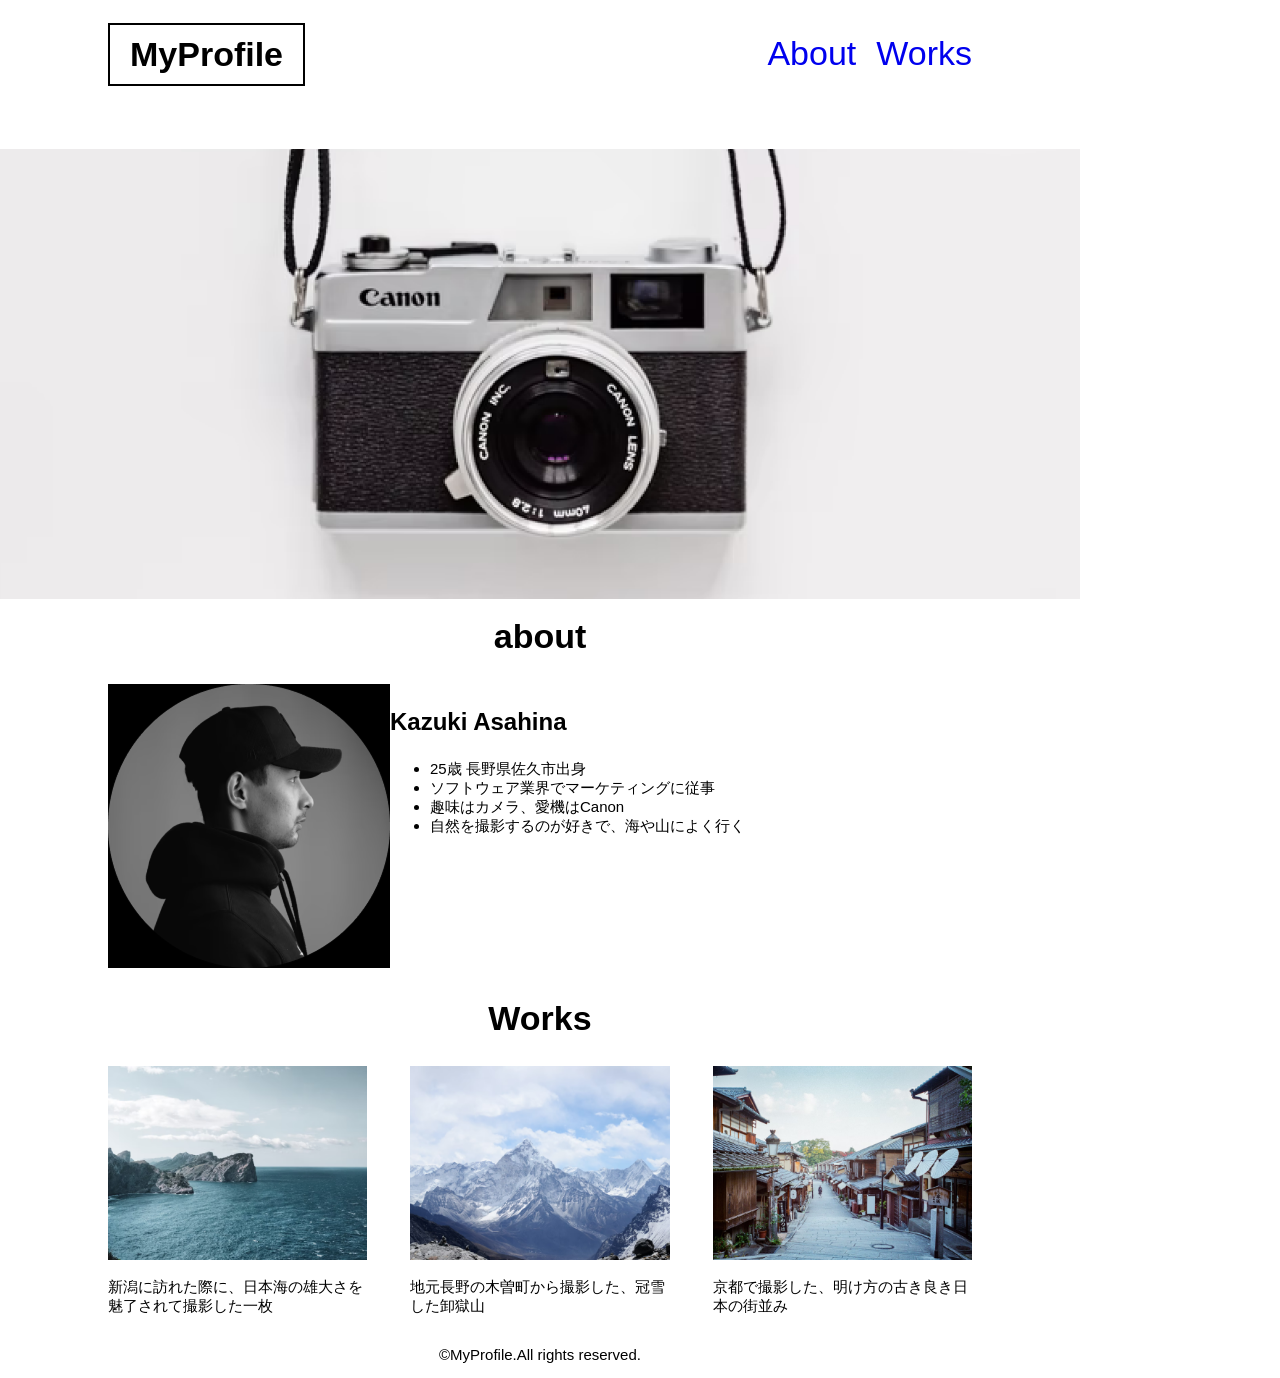
==== kadai_001/index.html @ 60409194 "Add files via upload" ====
<!DOCTYPE html>
<html lang="ja">
<head>
  <title>portfolio</title>
  <meta name="description" content="侍太郎のポートフォリオサイト">
  <meta charset="UTF-8">
  <meta name="viewport" content="width=device-width, initial-scale=1.0">
  <link rel="stylesheet" href="css/style.css">
</head>
<body>
  <header>
    <h1 class="logo">MyProfile</h1>
    <nav class="nav-pc">
      <ul>
        <li><a href="index.html#about">About</a></li>
        <li><a href="index.html#works">Works</a></li>
      </ul>
    </nav>
  </header>
  <main>
    <article>
      <div class="top-images">
        <img src="images/main.png" alt="カメラ">
      </div>
      <section class="About">
        <h2 class="index-h2">about</h2>
        <div class="about-flex">
          <div >
            <img src="images/about.png" alt="自分の写真">
          </div>
          <div>
            <h3 class="index-h3">Kazuki Asahina</h3>
            <ul>
              <li>25歳 長野県佐久市出身</li>
              <li>ソフトウェア業界でマーケティングに従事</li>
              <li>趣味はカメラ、愛機はCanon</li>
              <li>自然を撮影するのが好きで、海や山によく行く</li>
            </ul>
          </div>
        </div>
      </section>
      <section class="Works">
        <h2 class="index-h2">Works</h2>
        <div class="works-box">
          <div class="works-item">
            <img src="images/works1.png" alt="日本海">
            <p>新潟に訪れた際に、日本海の雄大さを魅了されて撮影した一枚</p>
          </div>
          <div class="works-item">
            <img src="images/works2.png" alt="地元長野の木曽町から撮影した、冠雪した卸獄山">
            <p>地元長野の木曽町から撮影した、冠雪した卸獄山</p>
          </div>
          <div class="works-item">
            <img src="images/works3.png" alt="京都の街並み">
            <p>京都で撮影した、明け方の古き良き日本の街並み</p>
          </div>
        </div>

      </section>
    </article>
  </main>
  <footer>
    <div>
    <p class="copyright">&copy;MyProfile.All rights reserved.</p>
    </div>
  </footer>
</body>
</html>
---- kadai_001/css/style.css ----
body{
  font-family: "Noto Sans Japanese","Source Sans Pro", "Hiragino Kaku Gothic ProN", Meiryo, Arial, sans-serif ;
  font-size: 15px;
  box-sizing: border-box;
  max-width: 1080px;
  margin: 0;
}
header{
  display: flex;
  justify-content: space-between;
  margin: 0 auto;
  width: 80%;
}

.logo{
  font-size: 34px;
  border: 2px solid black;
  padding: 10px 20px;
}

.nav-pc ul{
  display: flex;
  font-size: 34px;
  padding: 0;
}
.nav-pc li{
  list-style: none; 
}
.nav-pc a{
  text-decoration: none; 
  margin-left: 20px;
}
.nav-pc a:hover{
  text-decoration: underline;
}
.top-images{
  position: relative;
  height: 400px;
  padding: 40px 0;
  margin: auto;
}
.top-images > img{
  max-width: 100%;
  display: block;
}
.about-flex{
  display: flex;
  width: 80%;
  margin: 0 auto;
}
.index-h2{
  text-align: center;
  font-size: 34px;
}
.index-h3{
  font-size: 24px;
}
.my-picture{
  width: 40%;
  border-radius: 50%;
  overflow: hidden;
}
.my-picture > img{
  width: 100%;
  border-radius: 50%;
  overflow: hidden;
}
.my-introduction{
  width: 60%;
}
.works-box{
  display: flex;
  width: 80%;

  margin: 0 auto;
  justify-content: space-between;
}
.works-item{
  width: 30%;
}
.works-item > img{
  width: 100%;
}
footer{
  text-align: center;
}

@media screen and (max-width:768px) {
  .about-flex{
    flex-direction:column;
    align-items: center;
  }
  .works-box{
    flex-direction: column;
    align-items: center;
  }
  .my-picture , .my-introduction , .works-item{
    width: 100%;
  }
}
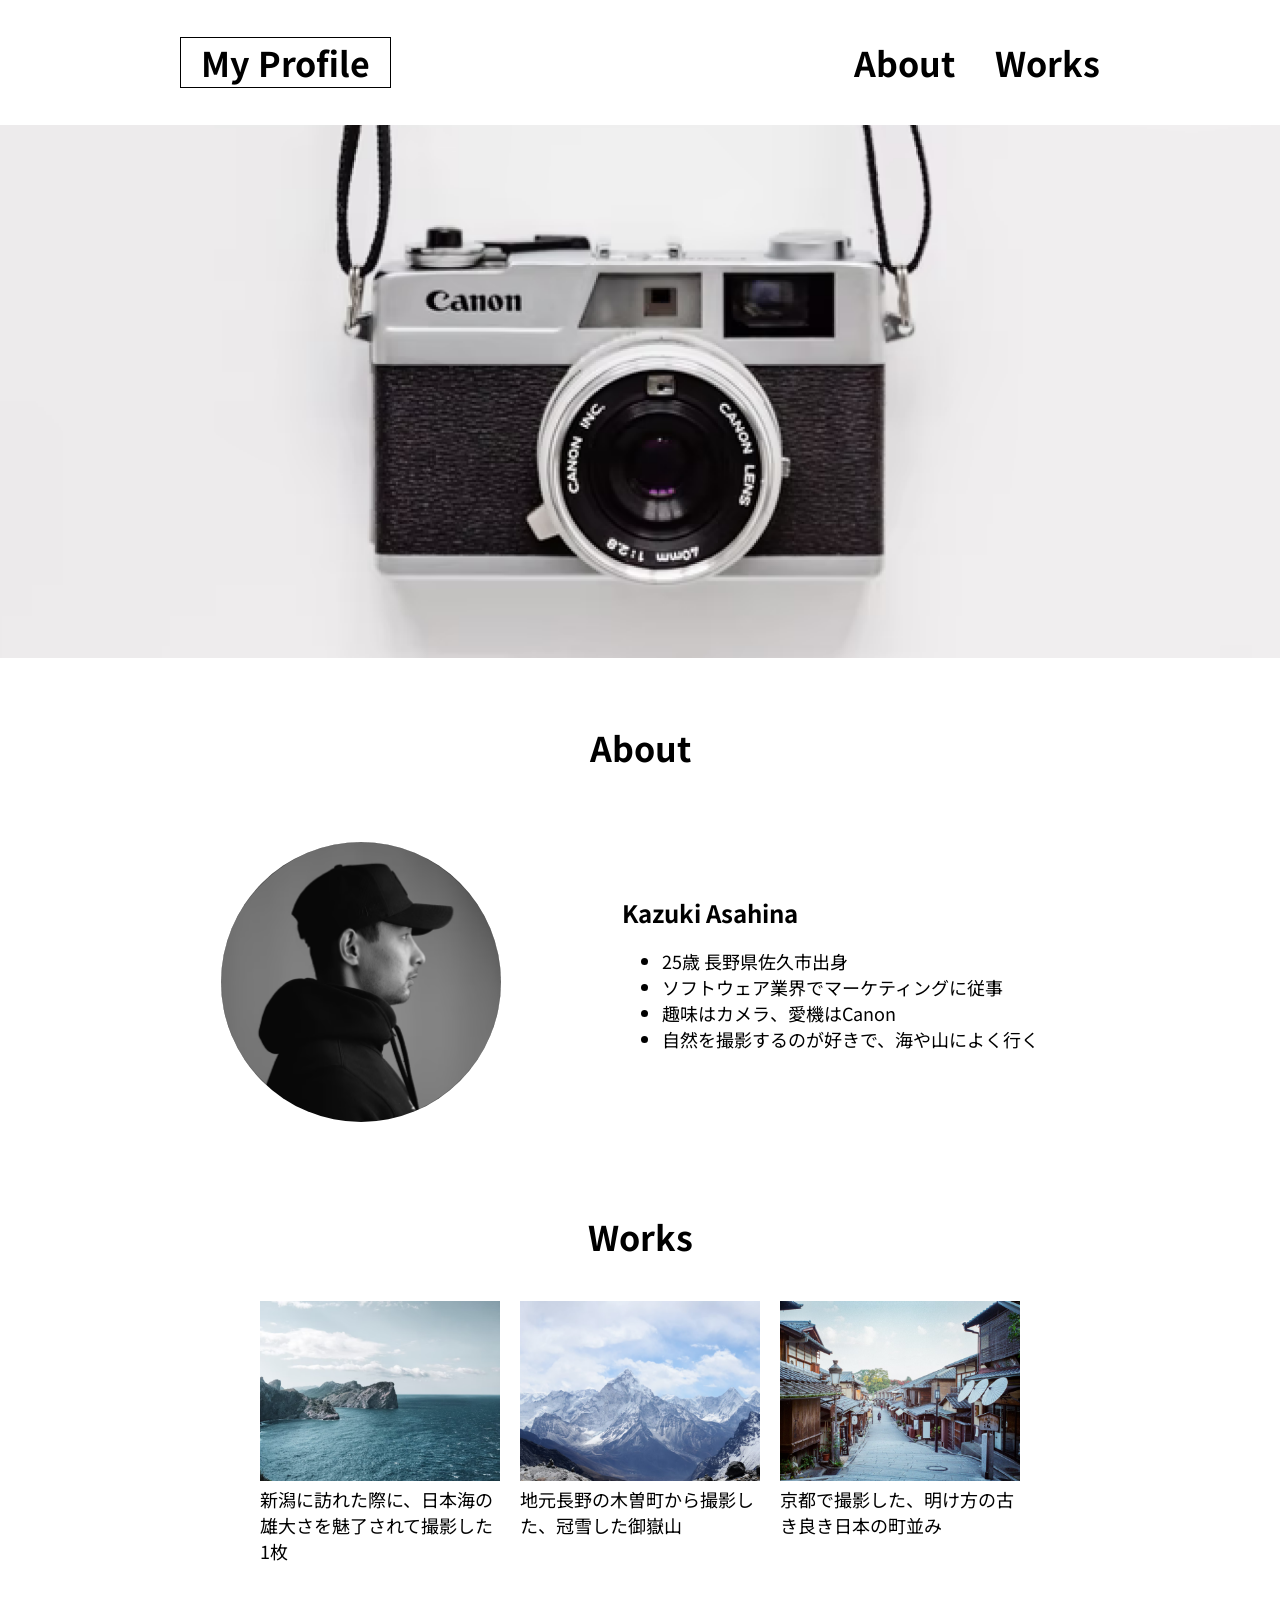
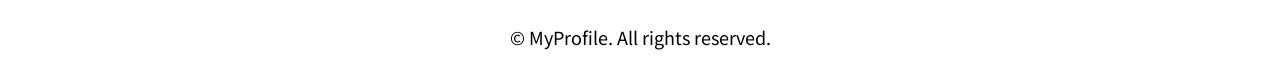
==== commit da5776ff: "Add files via upload" ====
--- a/kadai_001/index.html
+++ b/kadai_001/index.html
@@ -1,68 +1,85 @@
 <!DOCTYPE html>
-<html lang="ja">
-<head>
-  <title>portfolio</title>
-  <meta name="description" content="侍太郎のポートフォリオサイト">
-  <meta charset="UTF-8">
-  <meta name="viewport" content="width=device-width, initial-scale=1.0">
-  <link rel="stylesheet" href="css/style.css">
-</head>
-<body>
-  <header>
-    <h1 class="logo">MyProfile</h1>
-    <nav class="nav-pc">
-      <ul>
-        <li><a href="index.html#about">About</a></li>
-        <li><a href="index.html#works">Works</a></li>
-      </ul>
-    </nav>
-  </header>
-  <main>
-    <article>
-      <div class="top-images">
-        <img src="images/main.png" alt="カメラ">
+<html>
+  <head>
+    <meta charset="UTF-8">
+    <meta name="viewport" content="width=device-width, initial-scale=1.0">
+    <meta name="description" content="Kazuki Asahinaの自己紹介と趣味のカメラで撮影した写真を掲載しているサイトです。">
+    <title>MyProfile</title>
+    <link rel="stylesheet" href="css/style.css">
+    <link rel="preconnect" href="https://fonts.googleapis.com">
+    <link rel="preconnect" href="https://fonts.gstatic.com" crossorigin>
+    <link href="https://fonts.googleapis.com/css2?family=Noto+Sans+JP&display=swap" rel="stylesheet">
+  </head>
+
+  <body>
+    <header>
+      <div class="header-inner">
+        <h1>
+          <a href="index.html" class="home">My Profile</a>
+        </h1>
+        
+        <!-- ナビゲーションメニュー -->
+        <nav>
+          <ul class="menu">
+            <li><a href="#about">About</a></li>
+            <li><a href="#works">Works</a></li>
+          </ul>
+        </nav>
       </div>
-      <section class="About">
-        <h2 class="index-h2">about</h2>
-        <div class="about-flex">
-          <div >
-            <img src="images/about.png" alt="自分の写真">
-          </div>
-          <div>
-            <h3 class="index-h3">Kazuki Asahina</h3>
-            <ul>
-              <li>25歳 長野県佐久市出身</li>
-              <li>ソフトウェア業界でマーケティングに従事</li>
-              <li>趣味はカメラ、愛機はCanon</li>
-              <li>自然を撮影するのが好きで、海や山によく行く</li>
-            </ul>
-          </div>
-        </div>
-      </section>
-      <section class="Works">
-        <h2 class="index-h2">Works</h2>
-        <div class="works-box">
-          <div class="works-item">
-            <img src="images/works1.png" alt="日本海">
-            <p>新潟に訪れた際に、日本海の雄大さを魅了されて撮影した一枚</p>
-          </div>
-          <div class="works-item">
-            <img src="images/works2.png" alt="地元長野の木曽町から撮影した、冠雪した卸獄山">
-            <p>地元長野の木曽町から撮影した、冠雪した卸獄山</p>
-          </div>
-          <div class="works-item">
-            <img src="images/works3.png" alt="京都の街並み">
-            <p>京都で撮影した、明け方の古き良き日本の街並み</p>
-          </div>
+    </header>
+    
+    <main>
+      <article>
+        <!-- メイン画像 -->
+        <div>
+          <img src="images/main.png" alt="CanonのCamera" class="mainpic">
         </div>
 
-      </section>
-    </article>
-  </main>
-  <footer>
-    <div>
-    <p class="copyright">&copy;MyProfile.All rights reserved.</p>
-    </div>
-  </footer>
-</body>
-</html>+        <!-- About -->
+        <section class="about">
+          <h2 id="about">About</h2>
+          <div class="about-inner">
+            <img src="images/about.png" alt="Kazuki Asahina" class="circle">
+            <div class="content">
+              <p class="name">Kazuki Asahina</p>
+              <ul>
+                <li>25歳 長野県佐久市出身</li>
+                <li>ソフトウェア業界でマーケティングに従事</li>
+                <li>趣味はカメラ、愛機はCanon</li>
+                <li>自然を撮影するのが好きで、海や山によく行く</li>
+              </ul>
+            </div>
+
+          </div>
+        </section>
+
+        <!-- Works -->
+        <section class="works">
+          <h2 id="works">Works</h2>
+          <div class="works-inner">
+            <div class="item">
+              <img src="images/works1.png" alt="日本海">
+              <p>新潟に訪れた際に、日本海の雄大さを魅了されて撮影した1枚</p>
+            </div>
+
+            <div class="item">
+              <img src="images/works2.png" alt="冠雪した御嶽山">
+              <p>地元長野の木曽町から撮影した、冠雪した御嶽山</p>
+            </div>
+
+            <div class="item">
+              <img src="images/works3.png" alt="京都の街並み">
+              <p>京都で撮影した、明け方の古き良き日本の町並み</p>
+            </div>
+            
+          </div>
+        </section>
+      </article>
+    </main>
+
+    <!-- フッター -->
+    <footer>
+      <p>&copy; MyProfile. All rights reserved.</p>
+    </footer>
+  </body>
+</html>
--- a/kadai_001/css/style.css
+++ b/kadai_001/css/style.css
@@ -1,101 +1,127 @@
-
-body{
-  font-family: "Noto Sans Japanese","Source Sans Pro", "Hiragino Kaku Gothic ProN", Meiryo, Arial, sans-serif ;
-  font-size: 15px;
+* {
   box-sizing: border-box;
-  max-width: 1080px;
+}
+body {
+  padding: 0px;
+  margin: 0px;
+  font-family: "Noto Sans JP", sans-serif;
+  font-size: 18px;
+}
+p {
   margin: 0;
 }
-header{
+.header-inner {
   display: flex;
+  flex-wrap: wrap;
   justify-content: space-between;
-  margin: 0 auto;
-  width: 80%;
+  align-items: center;
+  margin: 20px auto;
+  max-width: 960px;
 }
 
-.logo{
+.header-inner a {
+  color: black;
+  font-weight: bold;
+  text-decoration: none;
+}
+h1 {
+  margin: 0 0 0 20px;
   font-size: 34px;
-  border: 2px solid black;
-  padding: 10px 20px;
+  border: 1px solid black;
+  padding: 0px 20px;
+}
+.home {
+  text-decoration: none;
+}
+nav .menu {
+  display: flex;
+  padding-left: 0;
 }
 
-.nav-pc ul{
-  display: flex;
+nav li {
+  margin: 0 20px;
+  list-style: none;
+}
+
+nav a {
   font-size: 34px;
-  padding: 0;
 }
-.nav-pc li{
-  list-style: none; 
-}
-.nav-pc a{
-  text-decoration: none; 
-  margin-left: 20px;
-}
-.nav-pc a:hover{
-  text-decoration: underline;
-}
-.top-images{
-  position: relative;
-  height: 400px;
-  padding: 40px 0;
-  margin: auto;
-}
-.top-images > img{
-  max-width: 100%;
-  display: block;
-}
-.about-flex{
-  display: flex;
-  width: 80%;
-  margin: 0 auto;
-}
-.index-h2{
+
+h2 {
+  margin: 0;
+  padding: 60px 0 40px;
   text-align: center;
   font-size: 34px;
 }
-.index-h3{
-  font-size: 24px;
+
+p,
+li {
+  font-size: 18px;
 }
-.my-picture{
-  width: 40%;
-  border-radius: 50%;
-  overflow: hidden;
-}
-.my-picture > img{
-  width: 100%;
-  border-radius: 50%;
-  overflow: hidden;
-}
-.my-introduction{
-  width: 60%;
-}
-.works-box{
-  display: flex;
-  width: 80%;
-
+img {
   margin: 0 auto;
-  justify-content: space-between;
-}
-.works-item{
-  width: 30%;
-}
-.works-item > img{
   width: 100%;
 }
-footer{
-  text-align: center;
+.about-inner {
+  padding: 10px;
+  display: flex;
+  flex-wrap: wrap;
+  align-items: center;
+  margin: 20px auto;
+  max-width: 960px;
+}
+.name {
+  font-size: 24px;
+  font-weight: bold;
+}
+.circle {
+  border-radius: 50%;
+  width: 280px;
+  height: 280px;
+}
+.content {
+  margin: 0 auto;
+  padding: 0 20px;
+}
+.works-inner {
+  display: flex;
+  flex-wrap: wrap;
+  justify-content: center;
+  margin: 0 auto;
+  max-width: 960px;
+}
+.item {
+  margin: 0 10px;
+  padding-bottom: 60px;
+  width: 25%;
 }
 
-@media screen and (max-width:768px) {
-  .about-flex{
-    flex-direction:column;
-    align-items: center;
+footer p {
+  text-align: center;
+  padding-bottom: 20px;
+}
+
+@media (max-width: 767px) {
+  h1 {
+    font-size: 28px;
   }
-  .works-box{
-    flex-direction: column;
-    align-items: center;
+  
+  h2 {
+    padding: 30px 0 20px;
+    font-size: 28px;
   }
-  .my-picture , .my-introduction , .works-item{
+
+  nav li {
+    margin: 0 10px;
+  }
+
+  nav a {
+    font-size: 21px;
+  }
+
+  .item {
     width: 100%;
+    text-align: center;
+    padding-bottom: 40px;
   }
-}+}
